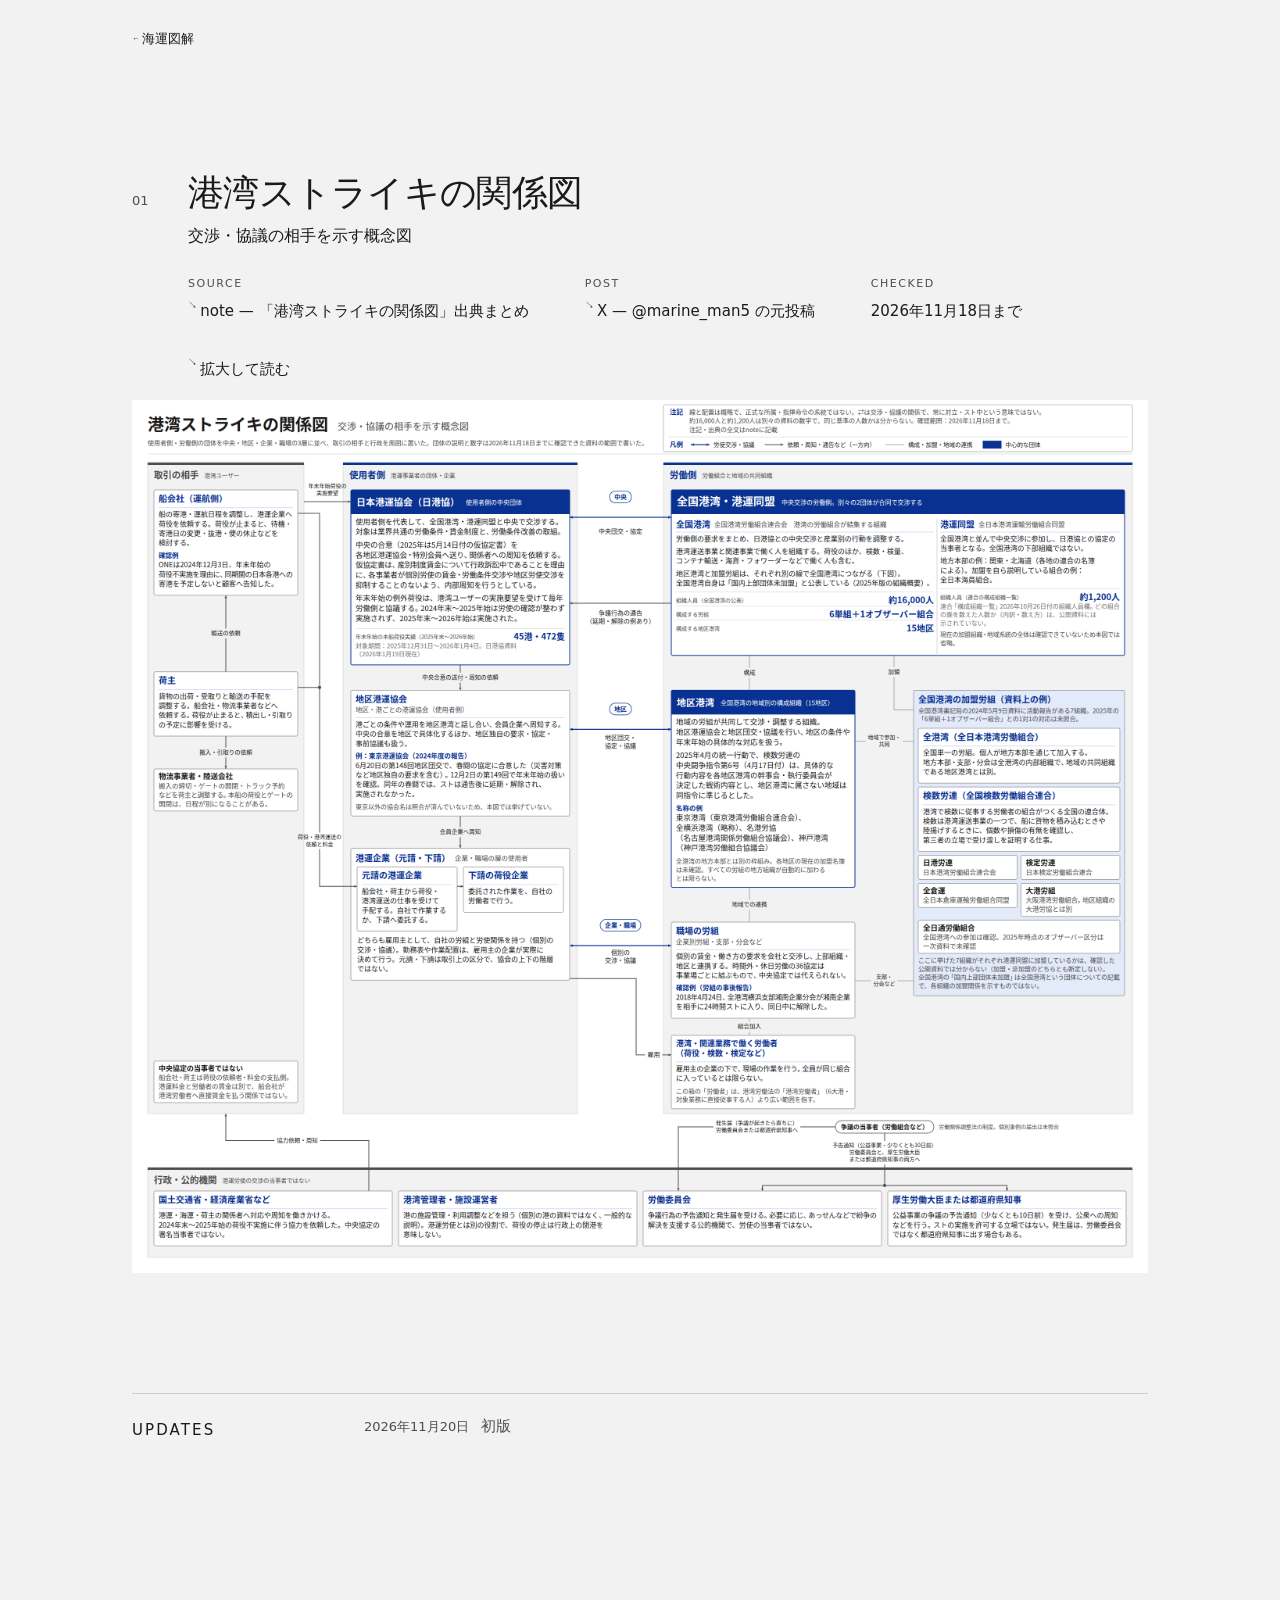
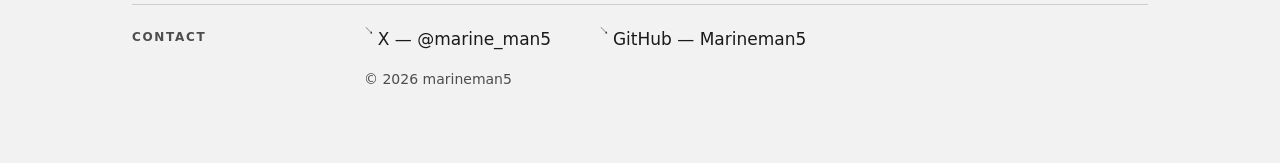
==== zukai/port-strike/index.html @ 4d17b665 "Add zukai (海運図解) section and PRODUCTS 04 link Co-Authored-By: Claude Opus 5.5 <noreply@anthropic.com" ====
<!doctype html>
<html lang="ja">
<head>
<meta charset="utf-8">
<meta name="viewport" content="width=device-width, initial-scale=1">
<title>港湾ストライキの関係図｜海運図解｜marineman5</title>
<meta name="description" content="交渉・協議の相手を示す概念図">
<meta property="og:title" content="港湾ストライキの関係図｜海運図解｜marineman5">
<meta property="og:description" content="交渉・協議の相手を示す概念図">
<meta property="og:type" content="article">
<meta property="og:url" content="https://me.marineman5.com/zukai/port-strike/">
<link rel="canonical" href="https://me.marineman5.com/zukai/port-strike/">
<meta property="og:image" content="https://me.marineman5.com/zukai/port-strike/og.png">
<meta property="og:image:width" content="1200">
<meta property="og:image:height" content="630">
<meta name="twitter:card" content="summary_large_image">
<link rel="stylesheet" href="../zukai.css">
</head>
<body>
<header class="top"><a href="../"><span class="lbl"><span class="ar" aria-hidden="true">←</span>海運図解</span></a></header>

<article class="item single va" aria-labelledby="t1">
  <div class="hd"><span class="no">01</span><h1 id="t1">港湾ストライキの関係図</h1>
    <p class="d"><span class="kind">交渉・協議の相手を示す概念図</span></p></div>
  <dl class="meta">
      <div><dt>SOURCE</dt><dd><a href="https://note.com/marine_man5/n/nc4a3afa8519a" rel="noopener"><span class="lbl"><span class="ar" aria-hidden="true">↘</span>note — 「港湾ストライキの関係図」出典まとめ</span></a></dd></div>
      <div><dt>POST</dt><dd><a href="https://x.com/marine_man5/status/2123417099993587873" rel="noopener"><span class="lbl"><span class="ar" aria-hidden="true">↘</span>X — @marine_man5 の元投稿</span></a></dd></div>
      <div><dt>CHECKED</dt><dd>2026年11月18日まで</dd></div>
    </dl>
  <p class="zoom"><a href="diagram.png" class="open"><span class="lbl"><span class="ar" aria-hidden="true">↘</span>拡大して読む</span></a></p>
  <figure class="fig">
    <img class="dg" src="diagram.png" width="2600" height="2234" alt="港湾ストライキの関係図（交渉・協議の相手を示す概念図）">
  </figure>
</article>

<section class="row log" aria-labelledby="lg">
  <div class="k"><h2 id="lg">UPDATES</h2></div>
  <ul><li><span class="no"><time datetime="2026-11-20">2026年11月20日</time></span>初版</li></ul>
</section>

<footer class="row" aria-labelledby="c">
  <h2 class="k" id="c">CONTACT</h2>
  <div class="b">
    <ul>
      <li><a href="https://x.com/marine_man5" rel="noopener"><span class="lbl"><span class="ar" aria-hidden="true">↘</span>X — @marine_man5</span></a></li>
      <li><a href="https://github.com/Marineman5" rel="noopener"><span class="lbl"><span class="ar" aria-hidden="true">↘</span>GitHub — Marineman5</span></a></li>
    </ul>
    <p class="c">© 2026 marineman5</p>
  </div>
</footer>
</body>
</html>
---- zukai/zukai.css ----
/* 図解 共有CSS（v1）。トークンと文法はハブ deploy/index.html とニュース style.css に合わせる。
   色は P1 深海ネイビー＋DADS SolidGray のトークンだけを使う（16進値はここ :root にしか書かない）。 */
:root{
  --ink:#1A1A1A; --ink2:#4D4D4D; --ink3:#767676; --rule:#CCCCCC; --bg:#F2F2F2;
  --navy:#093BAE;
  --pad:72px; --lab:232px; --num:56px; --s:1;
  --ps:.77; /* B案 READ の切り出し倍率（3か所共通） */
}
*{box-sizing:border-box;margin:0;padding:0}
html{background:var(--bg)}
body{max-width:1160px;margin:0 auto;overflow-x:hidden;color:var(--ink);font-family:Inter,"Noto Sans JP","Noto Sans CJK JP","Hiragino Sans",system-ui,sans-serif;
  font-feature-settings:"palt" 1;-webkit-font-smoothing:antialiased;line-height:1.7}
a{color:inherit;text-decoration:none}
a .lbl{transition:color .15s}
@media (hover:hover){ a:hover .lbl{color:var(--navy)} }
a:focus-visible{outline:2px solid var(--navy);outline-offset:4px}
ul{list-style:none}
h1, h2, h3, .d, .sub, .kn, .rel{word-break:auto-phrase;text-wrap:pretty}
.ar{display:inline-block;font-size:.58em;line-height:1;vertical-align:top;margin:.12em .38em 0 0;font-family:Inter,sans-serif}
.no{font-variant-numeric:tabular-nums}
.localflag{position:fixed;right:12px;top:12px;z-index:9;font-size:11px;letter-spacing:.14em;color:var(--ink2);border:1px solid var(--rule);padding:2px 8px;background:var(--bg)}

/* ヘッダー：ニュースと同じ「← 戻り先」1つ */
header.top{padding:28px var(--pad) 0;font-size:13px;color:var(--ink2)}
header.top .lbl{font-weight:500;color:var(--ink)}
header.top .ar{vertical-align:.3em}

/* 区画＝ラベル列＋本文列、細罫で区切る（ハブ .row） */
.row{display:grid;grid-template-columns:var(--lab) 1fr;margin:0 var(--pad);border-top:1px solid var(--rule);padding-top:20px}
.row > .k{font-size:12px;letter-spacing:.14em;color:var(--ink2);padding-top:2px}
.row > .k h2{font-size:15px;font-weight:500;letter-spacing:.14em;color:var(--ink);margin-top:2px}
.row .cnt{color:var(--ink2);letter-spacing:0}

/* 一覧の見出し：ニュースの .mast と同じ寸法 */
.mast{margin:120px var(--pad) 0}
.mast h1{font-size:36px;line-height:1.15;font-weight:500;letter-spacing:-.02em}
.mast .sub{font-size:16px;color:var(--ink2);margin-top:16px}
.list{margin-top:140px}

/* 項目：番号列（56px）＋見出し。図は記事幅いっぱい、張り出さない */
.item{margin:72px var(--pad) 0}
.item + .item{margin-top:120px}
.item .hd{display:grid;grid-template-columns:var(--num) 1fr;align-items:baseline}
.item .hd .no{font-size:13px;color:var(--ink2)}
.item .hd h2, .item .hd h1{font-size:24px;font-weight:500;line-height:1.4;letter-spacing:0}
.item .hd .d{grid-column:2;font-size:16px;color:var(--ink2);line-height:1.9;margin-top:6px}
.item .hd .kind{display:block;color:var(--ink)}
.single{margin-top:120px}
.single .hd h1{font-size:36px;line-height:1.25;letter-spacing:-.02em}

/* 原寸への導線：図の直上に1行。図を押した先と同じPNG */
.zoom{margin:24px 0 0 var(--num);font-size:15px}
.zoom a{display:inline-block;padding:10px 0}
.zoom .alt{margin-left:32px;font-size:13px;color:var(--ink2)}
.item:not(.single) .zoom{margin-top:12px}

/* 図：正本PNG（地の#F2F2F2はページと同じ）。外枠・影・背景なし */
.fig{margin-top:8px}
.fig .figlink{display:block}
img.dg{display:block;width:100%;height:auto}

/* 出典・元投稿・確認範囲：ニュースの SOURCE / POST と同じ文法。未確定は文字で状態を書く */
.meta{margin:24px 0 0 var(--num);display:flex;flex-wrap:wrap;gap:12px 56px}
.meta dt{font-size:11px;letter-spacing:.14em;color:var(--ink2)}
.meta dd{font-size:15px;line-height:1.5;padding:6px 0 0}
.meta .pending{color:var(--ink2)}

/* B案：図の上帯（注記・凡例）をHTMLへ。図の文言のまま */
.figkey{margin:20px 0 0 var(--num);font-size:13px;line-height:1.8;color:var(--ink2)}
.figkey .lk-k, .meta dt{font-size:11px;letter-spacing:.14em;color:var(--ink2)}
.figkey .nt .lk-k{display:block}
.figkey .ln1{display:block}
.figkey .lg{display:flex;flex-wrap:wrap;gap:4px 28px;margin-top:10px}
.figkey .lg li{display:flex;align-items:center;gap:8px}
.figkey .lgh{margin-top:10px}
.figkey .lg{margin-top:2px}
.figkey svg.lgk{display:block;width:42px;height:18px}

/* B案：READ（3か所の労使交渉線） */
.reads{margin-top:120px;display:block}
.reads > .b{min-width:0;margin-top:20px}
.reads .kn{font-size:13px;line-height:1.8;color:var(--ink2)}
.rd{margin-top:40px}
.rd + .rd{margin-top:64px}
.rd h3{font-size:17px;font-weight:500;line-height:1.5}
.rel{margin-top:8px;font-size:15px;line-height:1.7}
.rel li{display:flex;flex-wrap:wrap;column-gap:.5em}
.rel .op{color:var(--navy)}
.rel .lab{color:var(--ink2)}
.rel .lab::before{content:"／";margin-right:.5em;color:var(--ink3)}
.hint{margin-top:8px;font-size:13px;color:var(--ink2)}
.hint[hidden]{display:none}
.scroller{margin-top:12px;overflow-x:auto;overflow-y:hidden;-webkit-overflow-scrolling:touch}
.scroller:focus-visible{outline:2px solid var(--navy);outline-offset:4px}
.scroller svg.part{width:calc(var(--w) * var(--ps) * 1px);height:calc(var(--h) * var(--ps) * 1px);max-width:none}
.reads .back{margin-top:40px;font-size:15px}
.reads .back a{display:inline-block;padding:10px 0}

.log{margin-top:120px}
.log ul{font-size:15px;color:var(--ink2)}
.log li .no{display:inline-block;min-width:9em;color:var(--ink2);font-size:13px}

footer.row{margin-top:160px;padding-bottom:72px}
footer ul{display:flex;gap:48px;font-size:17px;margin:-9px 0}
footer li{display:flex}
footer li a{display:block;padding:9px 0}
footer .c{color:var(--ink2);font-size:14px;margin-top:14px}

/* ハブと同じ切り替え幅 */
@media (max-width:1159px){ :root{--pad:48px} }
@media (max-width:1040px){
  .row{display:block}
  .row .cnt{margin-top:6px}
  footer .k{margin-bottom:20px}
}
/* スマートフォン：番号列を解除し、番号は見出しの上へ。図は本文幅いっぱい（全体像の入口） */
@media (max-width:640px){
  :root{--pad:21px; --s:.9375; --ps:.7}
  header.top{padding-top:20px;font-size:calc(13px*var(--s))}
  .mast{margin-top:64px}
  .mast h1{font-size:calc(32px*var(--s))}
  .mast .sub{font-size:calc(14px*var(--s));margin-top:12px}
  .row{padding-top:16px}
  .row > .k{font-size:calc(12px*var(--s))}
  .row > .k h2{font-size:calc(15px*var(--s))}
  .list{margin-top:72px}
  .item{margin-top:40px}
  .item + .item{margin-top:72px}
  .single{margin-top:64px}
  .item .hd{display:block}
  .item .hd .no{display:block;margin-bottom:4px}
  .item .hd h2{font-size:calc(20px*var(--s))}
  .single .hd h1{font-size:calc(32px*var(--s))}
  .item .hd .d{font-size:calc(15px*var(--s));line-height:1.8;margin-top:8px}
  .zoom, .meta{margin-left:0}
  .zoom{margin-top:16px;font-size:calc(16px*var(--s))}
  .zoom a{padding:12px 0}
  .zoom{display:flex;flex-direction:column;align-items:flex-start}
  .zoom .alt{margin-left:0;font-size:calc(14px*var(--s))}
  .zoom .alt a{padding:8px 0}
  .rel li{display:block;margin-top:6px}
  .rel .lab{display:block}
  .rel .lab::before{content:none}
  .rel .op{margin:0 .4em}
  .meta{flex-direction:column;gap:12px}
  .reads{margin-top:72px}
  .rd + .rd{margin-top:48px}
  .figkey{margin-left:0}
  .rel{font-size:calc(15px*var(--s))}
  .log{margin-top:72px}
  footer.row{margin-top:88px;padding-bottom:48px}
  footer .k{margin-bottom:20px}
  footer ul{flex-direction:column;gap:0;font-size:calc(17px*var(--s))}
  footer .c{font-size:calc(14px*var(--s))}
}

/* 一覧 v2（2026-11-20 仕上げ）：ハブ .idx と同じ「細罫で区切った行」。項目はラベル列の右（本文列）に並べる。
   行の上下余白はハブと同じ 26/28px、番号列 56px。題名そのものがリンク（↘＋題名）、行全体が押せる。 */
.list .b{min-width:0}
.list .cnt{font-size:12px;color:var(--ink2);padding-top:2px;margin-bottom:12px}
.items{list-style:none}
.items .item{position:relative;display:grid;grid-template-columns:var(--num) 1fr;align-items:baseline;
  margin:0;border-top:1px solid var(--rule);padding:26px 0 28px}
.items .item .no{font-size:12px;color:var(--ink2)}
.items h3{font-size:24px;font-weight:500;line-height:1.4;letter-spacing:0}
.items .d{font-size:16px;color:var(--ink2);line-height:1.9;margin-top:4px}
.items .kind{display:block;color:var(--ink)}
.items h3 a::after{content:"";position:absolute;inset:0}
.items h3 a:focus-visible{outline:0}
.items h3 a:focus-visible::after{outline:2px solid var(--navy);outline-offset:0}
.items .next h3{color:var(--ink2)}
@media (max-width:1040px){ .list .b{margin-top:20px} }
@media (max-width:640px){
  .list .cnt{font-size:calc(12px*var(--s));margin-bottom:10px}
  .items .item{grid-template-columns:40px 1fr;padding:18px 0 20px}
  .items .item .no{font-size:calc(12px*var(--s))}
  .items h3{font-size:calc(20px*var(--s))}
  .items .d{font-size:calc(15px*var(--s));line-height:1.8;margin-top:6px}
}

/* ドットの航跡（モックB改） */
.dotband{margin:26px var(--pad) 0}
.dotband + .list{margin-top:84px}
@media (max-width:760px){
  .dotband + .list{margin-top:40px}
}
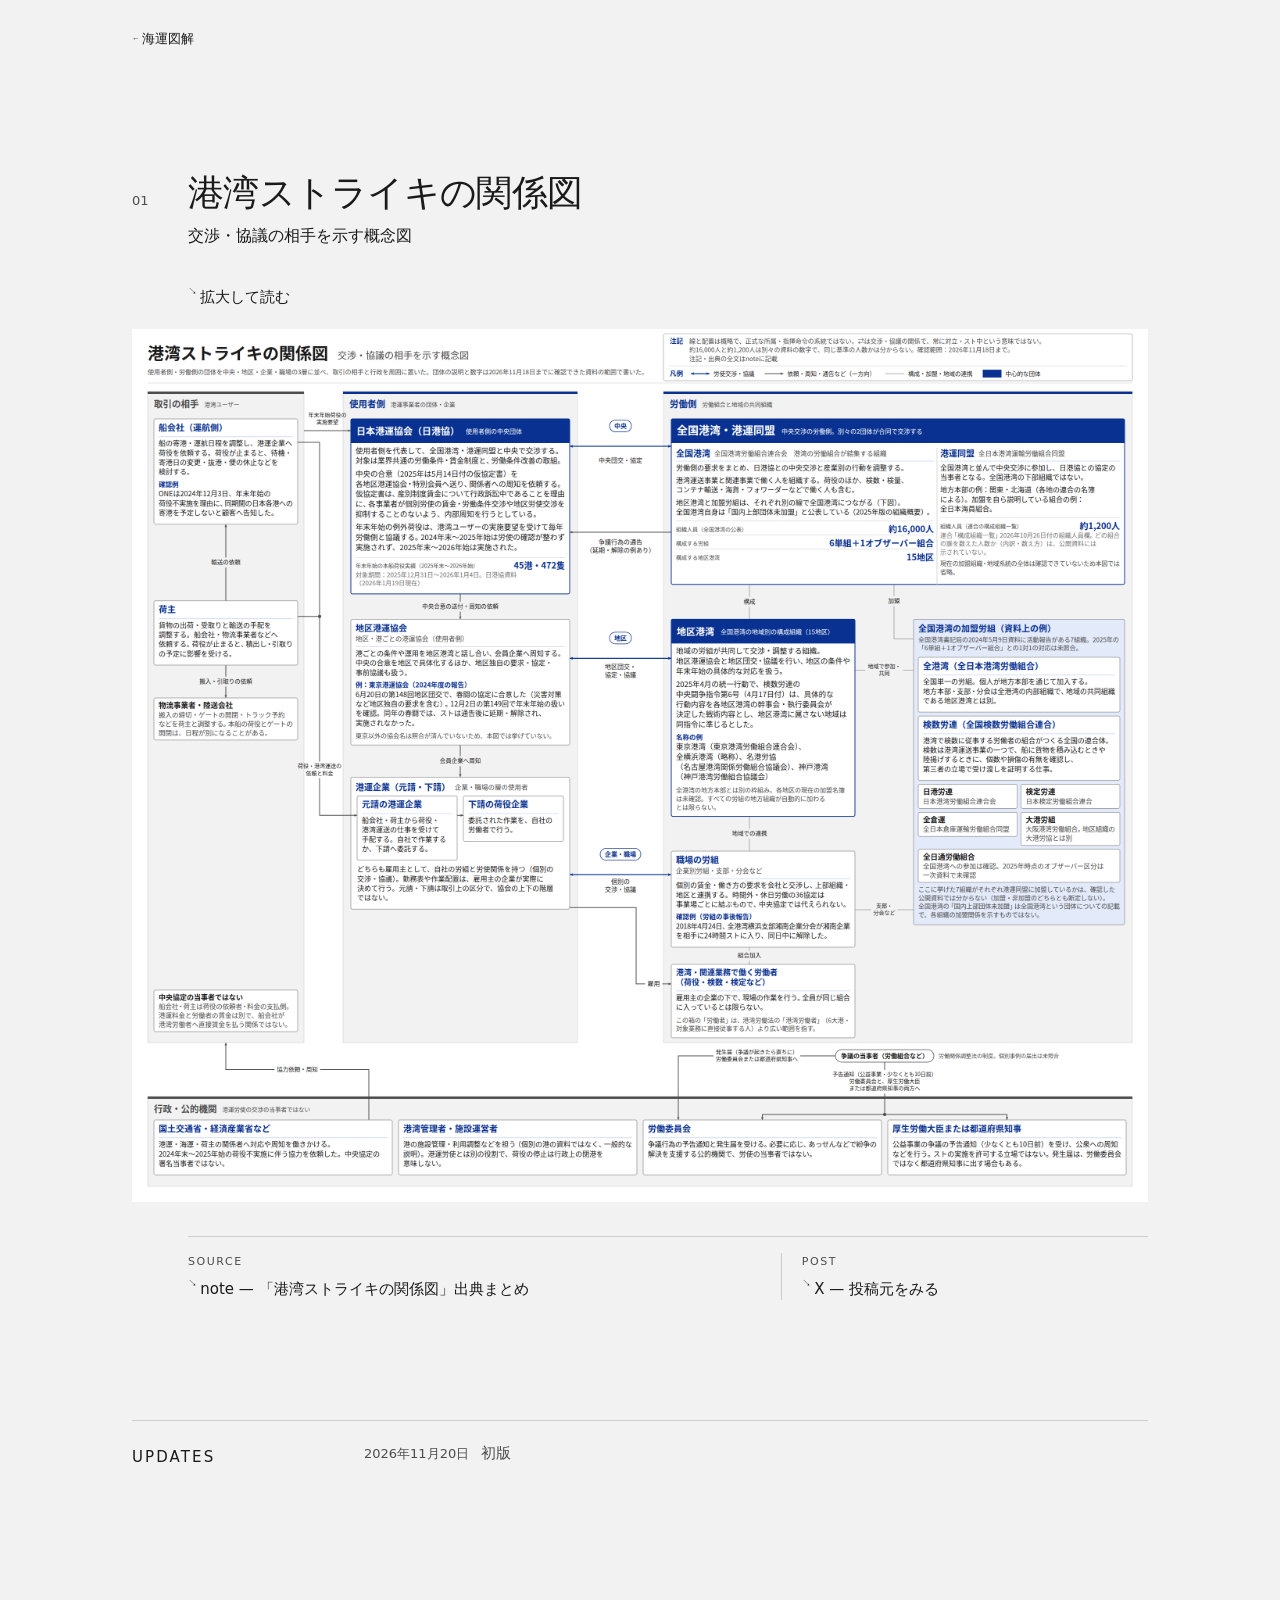
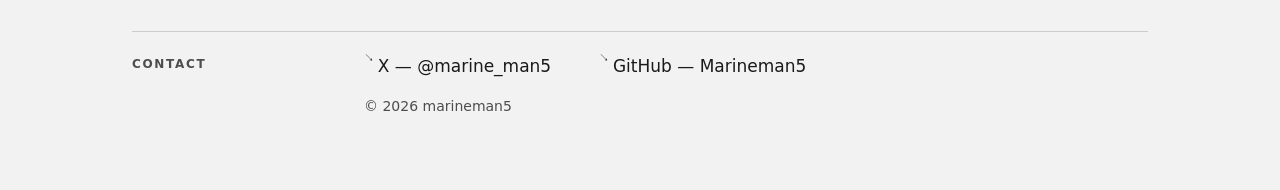
==== commit fd77e907: "Zukai: move meta below figure, drop CHECKED, rename POST link" ====
--- a/zukai/port-strike/index.html
+++ b/zukai/port-strike/index.html
@@ -22,15 +22,14 @@
 <article class="item single va" aria-labelledby="t1">
   <div class="hd"><span class="no">01</span><h1 id="t1">港湾ストライキの関係図</h1>
     <p class="d"><span class="kind">交渉・協議の相手を示す概念図</span></p></div>
-  <dl class="meta">
-      <div><dt>SOURCE</dt><dd><a href="https://note.com/marine_man5/n/nc4a3afa8519a" rel="noopener"><span class="lbl"><span class="ar" aria-hidden="true">↘</span>note — 「港湾ストライキの関係図」出典まとめ</span></a></dd></div>
-      <div><dt>POST</dt><dd><a href="https://x.com/marine_man5/status/2123417099993587873" rel="noopener"><span class="lbl"><span class="ar" aria-hidden="true">↘</span>X — @marine_man5 の元投稿</span></a></dd></div>
-      <div><dt>CHECKED</dt><dd>2026年11月18日まで</dd></div>
-    </dl>
   <p class="zoom"><a href="diagram.png" class="open"><span class="lbl"><span class="ar" aria-hidden="true">↘</span>拡大して読む</span></a></p>
   <figure class="fig">
     <img class="dg" src="diagram.png" width="2600" height="2234" alt="港湾ストライキの関係図（交渉・協議の相手を示す概念図）">
   </figure>
+  <dl class="meta">
+      <div><dt>SOURCE</dt><dd><a href="https://note.com/marine_man5/n/nc4a3afa8519a" rel="noopener"><span class="lbl"><span class="ar" aria-hidden="true">↘</span>note — 「港湾ストライキの関係図」出典まとめ</span></a></dd></div>
+      <div><dt>POST</dt><dd><a href="https://x.com/marine_man5/status/2123417099993587873" rel="noopener"><span class="lbl"><span class="ar" aria-hidden="true">↘</span>X — 投稿元をみる</span></a></dd></div>
+    </dl>
 </article>
 
 <section class="row log" aria-labelledby="lg">
--- a/zukai/zukai.css
+++ b/zukai/zukai.css
@@ -184,3 +184,11 @@
 @media (max-width:760px){
   .dotband + .list{margin-top:40px}
 }
+
+/* 個別ページv3モック：メタ情報は図の下に横並び（SOURCE・POSTの2項目） */
+.single .meta{display:grid;grid-template-columns:2fr 1.3fr;gap:0 28px;margin-top:34px;border-top:1px solid var(--rule);padding-top:16px}
+.single .meta > div:nth-child(2){border-left:1px solid var(--rule);padding-left:20px}
+@media (max-width:640px){
+  .single .meta{grid-template-columns:1fr;gap:18px}
+  .single .meta > div:nth-child(2){border-left:none;padding-left:0}
+}
